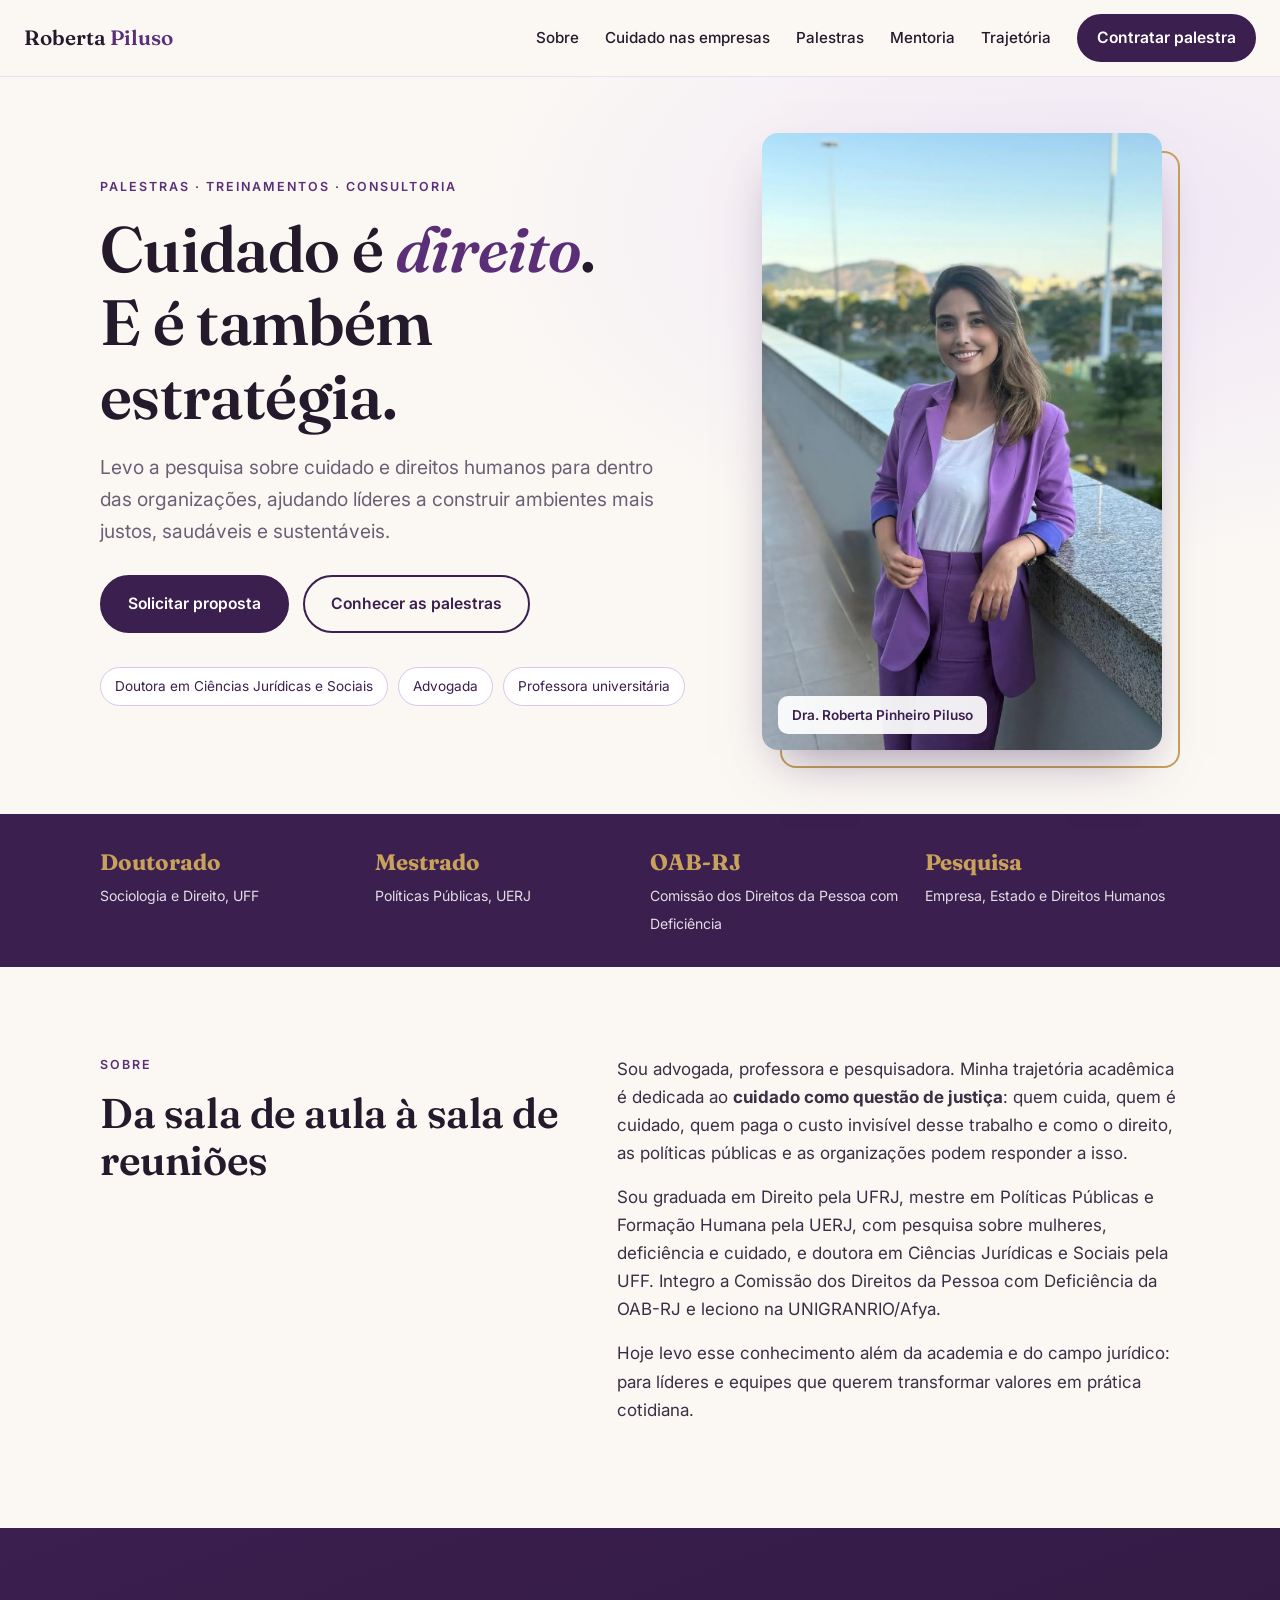
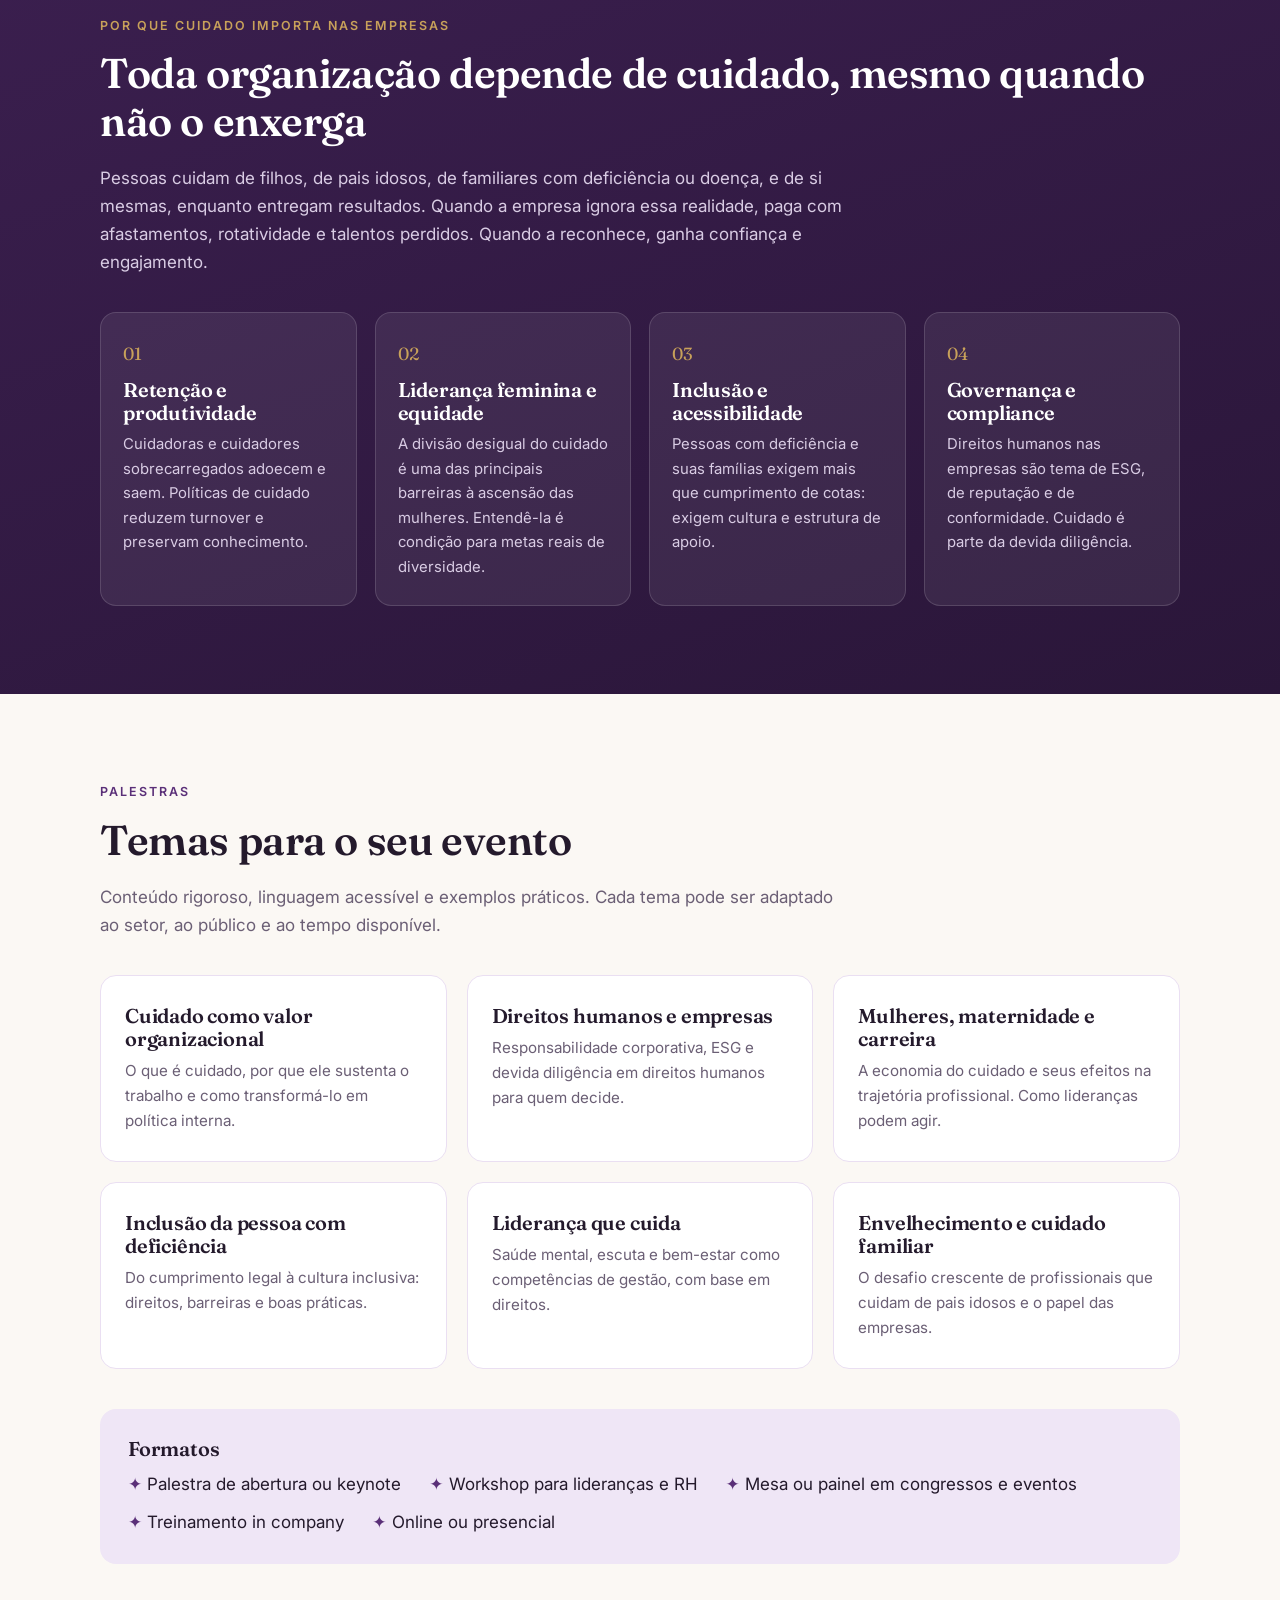
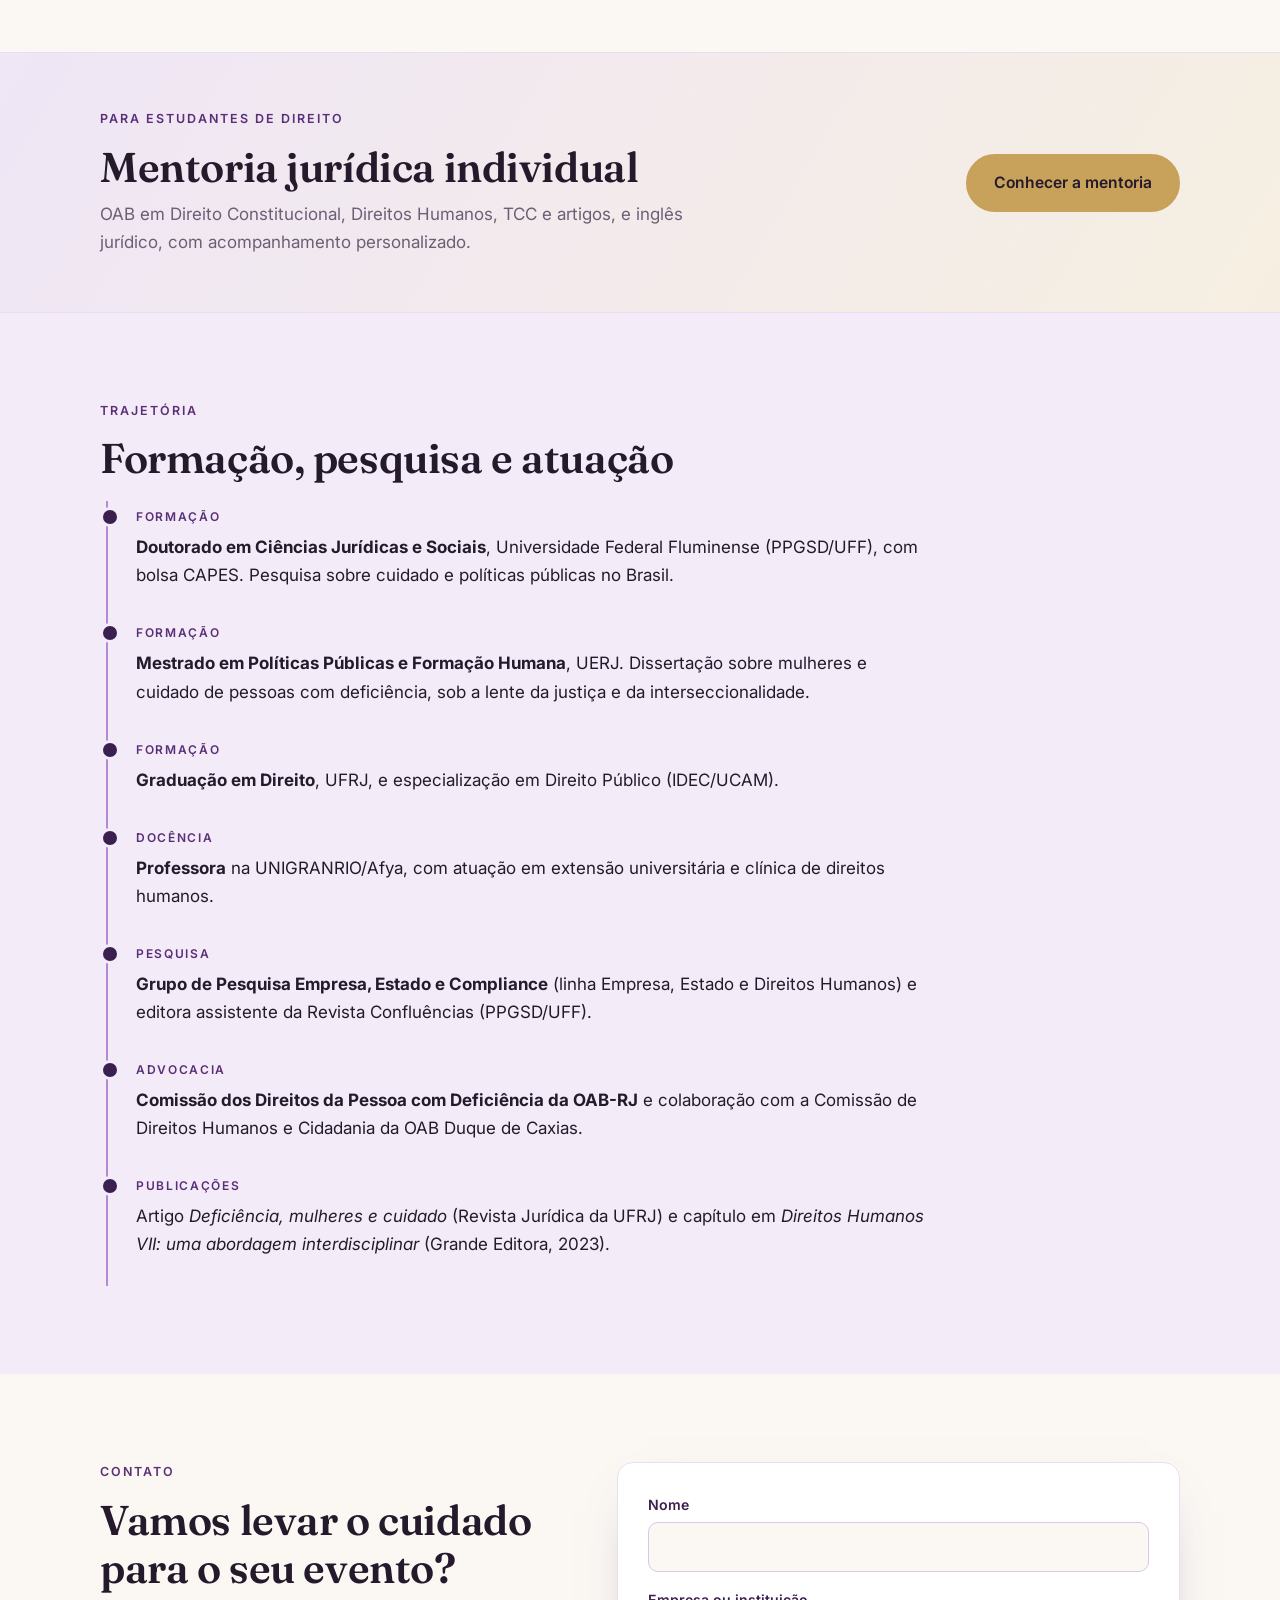
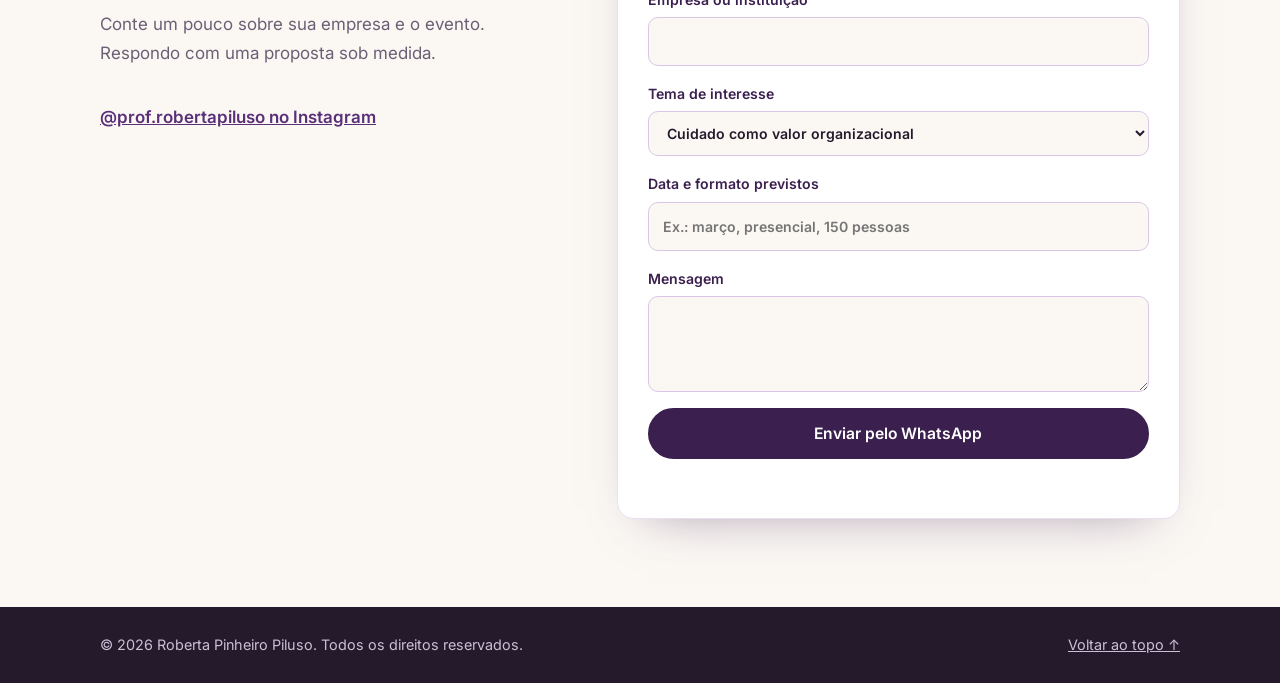
==== index.html @ 75309e2a "Site Roberta Piluso: palestras e mentoria juridica Co-Authored-By: Claude Sonnet 5.5 <noreply@anthro" ====
<!doctype html>
<html lang="pt-BR">
<head>
<meta charset="utf-8">
<meta name="viewport" content="width=device-width, initial-scale=1">
<title>Roberta Piluso | Palestras sobre Cuidado e Direitos Humanos</title>
<meta name="description" content="Roberta Pinheiro Piluso, doutora em Ciências Jurídicas e Sociais, advogada e professora. Palestras e treinamentos sobre cuidado e direitos humanos para líderes e empresas.">
<meta property="og:title" content="Roberta Piluso | Cuidado e Direitos Humanos para Líderes">
<meta property="og:description" content="Palestras para líderes empresariais sobre cuidado, diversidade, inclusão e direitos humanos nas organizações.">
<meta property="og:image" content="img/roberta.png">
<link rel="preconnect" href="https://fonts.googleapis.com">
<link rel="preconnect" href="https://fonts.gstatic.com" crossorigin>
<link href="https://fonts.googleapis.com/css2?family=Fraunces:ital,opsz,wght@0,9..144,400;0,9..144,600;1,9..144,400&family=Inter:wght@400;500;600&display=swap" rel="stylesheet">
<link rel="stylesheet" href="style.css">
</head>
<body>

<header class="nav" id="top">
  <a class="brand" href="#top">Roberta <span>Piluso</span></a>
  <button class="burger" aria-label="Abrir menu" aria-expanded="false"><span></span><span></span></button>
  <nav id="menu">
    <a href="#sobre">Sobre</a>
    <a href="#empresas">Cuidado nas empresas</a>
    <a href="#palestras">Palestras</a>
    <a href="mentoria.html">Mentoria</a>
    <a href="#trajetoria">Trajetória</a>
    <a class="btn btn-sm" href="#contato">Contratar palestra</a>
  </nav>
</header>

<main>
<section class="hero">
  <div class="wrap hero-grid">
    <div class="hero-text">
      <p class="eyebrow">Palestras · Treinamentos · Consultoria</p>
      <h1>Cuidado é <em>direito</em>.<br>E é também estratégia.</h1>
      <p class="lead">Levo a pesquisa sobre cuidado e direitos humanos para dentro das organizações, ajudando líderes a construir ambientes mais justos, saudáveis e sustentáveis.</p>
      <div class="cta">
        <a class="btn" href="#contato">Solicitar proposta</a>
        <a class="btn btn-ghost" href="#palestras">Conhecer as palestras</a>
      </div>
      <ul class="badges">
        <li>Doutora em Ciências Jurídicas e Sociais</li>
        <li>Advogada</li>
        <li>Professora universitária</li>
      </ul>
    </div>
    <figure class="hero-photo">
      <img src="img/roberta.png" alt="Roberta Piluso sorrindo, de blazer lilás, em uma varanda com vista para a cidade" width="514" height="793">
      <figcaption>Dra. Roberta Pinheiro Piluso</figcaption>
    </figure>
  </div>
</section>

<section class="stats">
  <div class="wrap stats-grid">
    <div><strong>Doutorado</strong><span>Sociologia e Direito, UFF</span></div>
    <div><strong>Mestrado</strong><span>Políticas Públicas, UERJ</span></div>
    <div><strong>OAB-RJ</strong><span>Comissão dos Direitos da Pessoa com Deficiência</span></div>
    <div><strong>Pesquisa</strong><span>Empresa, Estado e Direitos Humanos</span></div>
  </div>
</section>

<section class="section" id="sobre">
  <div class="wrap two-col">
    <div>
      <p class="eyebrow">Sobre</p>
      <h2>Da sala de aula à sala de reuniões</h2>
    </div>
    <div class="prose">
      <p>Sou advogada, professora e pesquisadora. Minha trajetória acadêmica é dedicada ao <strong>cuidado como questão de justiça</strong>: quem cuida, quem é cuidado, quem paga o custo invisível desse trabalho e como o direito, as políticas públicas e as organizações podem responder a isso.</p>
      <p>Sou graduada em Direito pela UFRJ, mestre em Políticas Públicas e Formação Humana pela UERJ, com pesquisa sobre mulheres, deficiência e cuidado, e doutora em Ciências Jurídicas e Sociais pela UFF. Integro a Comissão dos Direitos da Pessoa com Deficiência da OAB-RJ e leciono na UNIGRANRIO/Afya.</p>
      <p>Hoje levo esse conhecimento além da academia e do campo jurídico: para líderes e equipes que querem transformar valores em prática cotidiana.</p>
    </div>
  </div>
</section>

<section class="section dark" id="empresas">
  <div class="wrap">
    <p class="eyebrow">Por que cuidado importa nas empresas</p>
    <h2>Toda organização depende de cuidado, mesmo quando não o enxerga</h2>
    <p class="intro">Pessoas cuidam de filhos, de pais idosos, de familiares com deficiência ou doença, e de si mesmas, enquanto entregam resultados. Quando a empresa ignora essa realidade, paga com afastamentos, rotatividade e talentos perdidos. Quando a reconhece, ganha confiança e engajamento.</p>
    <div class="cards">
      <article class="card">
        <span class="num">01</span>
        <h3>Retenção e produtividade</h3>
        <p>Cuidadoras e cuidadores sobrecarregados adoecem e saem. Políticas de cuidado reduzem turnover e preservam conhecimento.</p>
      </article>
      <article class="card">
        <span class="num">02</span>
        <h3>Liderança feminina e equidade</h3>
        <p>A divisão desigual do cuidado é uma das principais barreiras à ascensão das mulheres. Entendê-la é condição para metas reais de diversidade.</p>
      </article>
      <article class="card">
        <span class="num">03</span>
        <h3>Inclusão e acessibilidade</h3>
        <p>Pessoas com deficiência e suas famílias exigem mais que cumprimento de cotas: exigem cultura e estrutura de apoio.</p>
      </article>
      <article class="card">
        <span class="num">04</span>
        <h3>Governança e compliance</h3>
        <p>Direitos humanos nas empresas são tema de ESG, de reputação e de conformidade. Cuidado é parte da devida diligência.</p>
      </article>
    </div>
  </div>
</section>

<section class="section" id="palestras">
  <div class="wrap">
    <p class="eyebrow">Palestras</p>
    <h2>Temas para o seu evento</h2>
    <p class="intro">Conteúdo rigoroso, linguagem acessível e exemplos práticos. Cada tema pode ser adaptado ao setor, ao público e ao tempo disponível.</p>
    <div class="talks">
      <article class="talk">
        <h3>Cuidado como valor organizacional</h3>
        <p>O que é cuidado, por que ele sustenta o trabalho e como transformá-lo em política interna.</p>
      </article>
      <article class="talk">
        <h3>Direitos humanos e empresas</h3>
        <p>Responsabilidade corporativa, ESG e devida diligência em direitos humanos para quem decide.</p>
      </article>
      <article class="talk">
        <h3>Mulheres, maternidade e carreira</h3>
        <p>A economia do cuidado e seus efeitos na trajetória profissional. Como lideranças podem agir.</p>
      </article>
      <article class="talk">
        <h3>Inclusão da pessoa com deficiência</h3>
        <p>Do cumprimento legal à cultura inclusiva: direitos, barreiras e boas práticas.</p>
      </article>
      <article class="talk">
        <h3>Liderança que cuida</h3>
        <p>Saúde mental, escuta e bem-estar como competências de gestão, com base em direitos.</p>
      </article>
      <article class="talk">
        <h3>Envelhecimento e cuidado familiar</h3>
        <p>O desafio crescente de profissionais que cuidam de pais idosos e o papel das empresas.</p>
      </article>
    </div>
    <div class="formats">
      <h3>Formatos</h3>
      <ul>
        <li>Palestra de abertura ou keynote</li>
        <li>Workshop para lideranças e RH</li>
        <li>Mesa ou painel em congressos e eventos</li>
        <li>Treinamento in company</li>
        <li>Online ou presencial</li>
      </ul>
    </div>
  </div>
</section>

<section class="teaser" id="mentoria">
  <div class="wrap teaser-in">
    <div>
      <p class="eyebrow">Para estudantes de Direito</p>
      <h2>Mentoria jurídica individual</h2>
      <p>OAB em Direito Constitucional, Direitos Humanos, TCC e artigos, e inglês jurídico, com acompanhamento personalizado.</p>
    </div>
    <a class="btn btn-gold" href="mentoria.html">Conhecer a mentoria</a>
  </div>
</section>

<section class="section tint" id="trajetoria">
  <div class="wrap">
    <p class="eyebrow">Trajetória</p>
    <h2>Formação, pesquisa e atuação</h2>
    <div class="timeline">
      <div class="tl-item"><span>Formação</span><p><strong>Doutorado em Ciências Jurídicas e Sociais</strong>, Universidade Federal Fluminense (PPGSD/UFF), com bolsa CAPES. Pesquisa sobre cuidado e políticas públicas no Brasil.</p></div>
      <div class="tl-item"><span>Formação</span><p><strong>Mestrado em Políticas Públicas e Formação Humana</strong>, UERJ. Dissertação sobre mulheres e cuidado de pessoas com deficiência, sob a lente da justiça e da interseccionalidade.</p></div>
      <div class="tl-item"><span>Formação</span><p><strong>Graduação em Direito</strong>, UFRJ, e especialização em Direito Público (IDEC/UCAM).</p></div>
      <div class="tl-item"><span>Docência</span><p><strong>Professora</strong> na UNIGRANRIO/Afya, com atuação em extensão universitária e clínica de direitos humanos.</p></div>
      <div class="tl-item"><span>Pesquisa</span><p><strong>Grupo de Pesquisa Empresa, Estado e Compliance</strong> (linha Empresa, Estado e Direitos Humanos) e editora assistente da Revista Confluências (PPGSD/UFF).</p></div>
      <div class="tl-item"><span>Advocacia</span><p><strong>Comissão dos Direitos da Pessoa com Deficiência da OAB-RJ</strong> e colaboração com a Comissão de Direitos Humanos e Cidadania da OAB Duque de Caxias.</p></div>
      <div class="tl-item"><span>Publicações</span><p>Artigo <em>Deficiência, mulheres e cuidado</em> (Revista Jurídica da UFRJ) e capítulo em <em>Direitos Humanos VII: uma abordagem interdisciplinar</em> (Grande Editora, 2023).</p></div>
    </div>
  </div>
</section>

<section class="section contact" id="contato">
  <div class="wrap two-col">
    <div>
      <p class="eyebrow">Contato</p>
      <h2>Vamos levar o cuidado para o seu evento?</h2>
      <p class="intro">Conte um pouco sobre sua empresa e o evento. Respondo com uma proposta sob medida.</p>
      <p class="social"><a href="https://www.instagram.com/prof.robertapiluso/" target="_blank" rel="noopener">@prof.robertapiluso no Instagram</a></p>
    </div>
    <form id="form" data-intro="Olá, Roberta! Tenho interesse em uma palestra para minha empresa." novalidate>
      <label>Nome<input name="nome" required autocomplete="name"></label>
      <label>Empresa ou instituição<input name="empresa" autocomplete="organization"></label>
      <label>Tema de interesse
        <select name="tema">
          <option>Cuidado como valor organizacional</option>
          <option>Direitos humanos e empresas</option>
          <option>Mulheres, maternidade e carreira</option>
          <option>Inclusão da pessoa com deficiência</option>
          <option>Liderança que cuida</option>
          <option>Envelhecimento e cuidado familiar</option>
          <option>Outro / sob medida</option>
        </select>
      </label>
      <label>Data e formato previstos<input name="data" placeholder="Ex.: março, presencial, 150 pessoas"></label>
      <label>Mensagem<textarea name="msg" rows="3"></textarea></label>
      <button class="btn" type="submit">Enviar pelo WhatsApp</button>
      <p class="hint" id="hint"></p>
    </form>
  </div>
</section>
</main>

<footer>
  <div class="wrap foot">
    <span>© <span id="y"></span> Roberta Pinheiro Piluso. Todos os direitos reservados.</span>
    <a href="#top">Voltar ao topo ↑</a>
  </div>
</footer>

<script src="script.js"></script>
</body>
</html>
---- style.css ----
:root{
  --plum:#3b1f4f; --plum-2:#5a2f78; --lilac:#b48ad6; --lilac-soft:#efe6f6;
  --cream:#fbf8f4; --ink:#241a2c; --muted:#6b5f75; --gold:#c8a15a;
  --radius:16px;
}
*{box-sizing:border-box;margin:0;padding:0}
html{scroll-behavior:smooth;scroll-padding-top:72px}
body{font-family:Inter,system-ui,sans-serif;color:var(--ink);background:var(--cream);line-height:1.65;font-size:17px}
img{max-width:100%;display:block}
a{color:inherit}
.wrap{max-width:1120px;margin:0 auto;padding:0 20px}
h1,h2,h3{font-family:Fraunces,Georgia,serif;font-weight:600;line-height:1.15;letter-spacing:-.01em}
h1{font-size:clamp(2.3rem,5.5vw,4rem)}
h1 em,h2 em{font-style:italic;color:var(--plum-2)}
h2{font-size:clamp(1.8rem,3.5vw,2.6rem);margin-bottom:18px}
h3{font-size:1.25rem;margin-bottom:8px}
.eyebrow{font-size:.78rem;letter-spacing:.16em;text-transform:uppercase;font-weight:600;color:var(--plum-2);margin-bottom:14px}
.lead{font-size:1.2rem;color:var(--muted);max-width:34em;margin:20px 0 28px}
.intro{color:var(--muted);max-width:44em;margin-bottom:36px}

/* nav */
.nav{position:sticky;top:0;z-index:20;display:flex;justify-content:space-between;align-items:center;padding:14px 24px;background:rgba(251,248,244,.92);backdrop-filter:blur(10px);border-bottom:1px solid #eadff2}
.brand{font-family:Fraunces,serif;font-size:1.3rem;font-weight:600;text-decoration:none}
.brand span{color:var(--plum-2)}
nav{display:flex;gap:26px;align-items:center}
nav a{text-decoration:none;font-size:.95rem;font-weight:500;white-space:nowrap}
nav a:not(.btn):hover{color:var(--plum-2)}
.burger{display:none;background:none;border:0;width:40px;height:40px;cursor:pointer}
.burger span{display:block;height:2px;background:var(--ink);margin:7px 8px;transition:.2s}

/* buttons */
.btn{display:inline-block;background:var(--plum);color:#fff;padding:14px 26px;border-radius:999px;font-weight:600;font-size:.98rem;text-decoration:none;border:2px solid var(--plum);cursor:pointer;font-family:inherit;transition:.2s}
.btn:hover{background:var(--plum-2);border-color:var(--plum-2);transform:translateY(-1px)}
.btn-ghost{background:transparent;color:var(--plum)}
.btn-ghost:hover{color:#fff}
.btn-sm{padding:9px 18px;color:#fff!important}
.cta{display:flex;gap:14px;flex-wrap:wrap}

/* hero */
.hero{padding:56px 0 64px;background:radial-gradient(900px 500px at 85% 20%,var(--lilac-soft),transparent 70%)}
.hero-grid{display:grid;grid-template-columns:1.15fr .85fr;gap:56px;align-items:center}
.badges{list-style:none;display:flex;flex-wrap:wrap;gap:10px;margin-top:34px}
.badges li{font-size:.85rem;padding:7px 14px;border:1px solid #d9c6e8;border-radius:999px;background:#fff;color:var(--plum)}
.hero-photo{position:relative;justify-self:center;max-width:400px}
.hero-photo::before{content:"";position:absolute;inset:18px -18px -18px 18px;border:2px solid var(--gold);border-radius:var(--radius);z-index:0}
.hero-photo img{position:relative;z-index:1;border-radius:var(--radius);box-shadow:0 24px 50px -20px rgba(59,31,79,.5);width:100%;height:auto}
.hero-photo figcaption{position:absolute;z-index:2;left:16px;bottom:16px;background:rgba(255,255,255,.92);padding:8px 14px;border-radius:10px;font-size:.85rem;font-weight:600;color:var(--plum)}

/* stats */
.stats{background:var(--plum);color:#fff}
.stats-grid{display:grid;grid-template-columns:repeat(4,1fr);gap:20px;padding-top:30px;padding-bottom:30px}
.stats strong{display:block;font-family:Fraunces,serif;font-size:1.4rem;color:var(--gold)}
.stats span{font-size:.88rem;opacity:.85}

/* sections */
.section{padding:88px 0}
.two-col{display:grid;grid-template-columns:.9fr 1.1fr;gap:56px;align-items:start}
.prose p{margin-bottom:16px;color:#3a2f44}
.dark{background:linear-gradient(160deg,var(--plum),#2a1639);color:#fff}
.dark .eyebrow{color:var(--gold)}
.dark .intro{color:#d9cce4}
.cards{display:grid;grid-template-columns:repeat(4,1fr);gap:18px}
.card{background:rgba(255,255,255,.07);border:1px solid rgba(255,255,255,.14);border-radius:var(--radius);padding:26px 22px}
.card .num{font-family:Fraunces,serif;color:var(--gold);font-size:1.1rem;display:block;margin-bottom:10px}
.card p{font-size:.93rem;color:#d9cce4}

.talks{display:grid;grid-template-columns:repeat(3,1fr);gap:20px}
.talk{background:#fff;border:1px solid #eadff2;border-radius:var(--radius);padding:28px 24px;transition:.2s}
.talk:hover{transform:translateY(-4px);box-shadow:0 18px 40px -22px rgba(59,31,79,.5);border-color:var(--lilac)}
.talk p{color:var(--muted);font-size:.95rem}
.formats{margin-top:40px;padding:28px;background:var(--lilac-soft);border-radius:var(--radius)}
.formats ul{list-style:none;display:flex;flex-wrap:wrap;gap:10px 28px;margin-top:10px}
.formats li::before{content:"✦ ";color:var(--plum-2)}




.tint{background:#f3ecf8}
.timeline{display:grid;gap:0;max-width:820px;border-left:2px solid var(--lilac);margin-left:6px}
.tl-item{padding:0 0 28px 28px;position:relative}
.tl-item::before{content:"";position:absolute;left:-8px;top:6px;width:14px;height:14px;border-radius:50%;background:var(--plum);border:3px solid #f3ecf8}
.tl-item span{font-size:.75rem;letter-spacing:.14em;text-transform:uppercase;color:var(--plum-2);font-weight:600}
.tl-item p{margin-top:4px}

/* contact */
.contact{background:var(--cream)}
.social a{color:var(--plum-2);font-weight:600}
form{background:#fff;padding:30px;border-radius:var(--radius);border:1px solid #eadff2;box-shadow:0 20px 50px -30px rgba(59,31,79,.5);display:grid;gap:16px}
label{display:grid;gap:6px;font-size:.88rem;font-weight:600;color:var(--plum)}
input,select,textarea{font:inherit;padding:12px 14px;border:1px solid #d9c6e8;border-radius:10px;background:var(--cream);color:var(--ink)}
input:focus,select:focus,textarea:focus{outline:2px solid var(--lilac);border-color:var(--lilac)}
.hint{font-size:.85rem;color:#a02a2a;min-height:1em}

footer{background:var(--ink);color:#cbbfd6;padding:26px 0;font-size:.9rem}
.foot{display:flex;justify-content:space-between;flex-wrap:wrap;gap:10px}

@media(max-width:960px){
  .hero-grid,.two-col{grid-template-columns:1fr;gap:40px}
  .hero-photo{order:-1;max-width:320px}
  .cards{grid-template-columns:1fr 1fr}
  .talks{grid-template-columns:1fr 1fr}
  .stats-grid{grid-template-columns:1fr 1fr}
}
@media(max-width:1000px){
  body{font-size:16px}
  .burger{display:block}
  nav{position:absolute;top:100%;left:0;right:0;flex-direction:column;align-items:flex-start;gap:0;background:var(--cream);padding:8px 24px 20px;border-bottom:1px solid #eadff2;display:none}
  nav.open{display:flex}
  nav a{padding:12px 0;width:100%}
  nav .btn{text-align:center;margin-top:8px}
  .section{padding:60px 0}
  .cards,.talks,.mentor-list{grid-template-columns:1fr}
}

/* mentoria + teaser */
.btn-gold{background:var(--gold);border-color:var(--gold);color:var(--ink)}
.btn-gold:hover{background:#d8b472;border-color:#d8b472}
.teaser{background:linear-gradient(120deg,var(--lilac-soft),#f6efe1);padding:56px 0;border-top:1px solid #eadff2;border-bottom:1px solid #eadff2}
.teaser-in{display:flex;align-items:center;justify-content:space-between;gap:28px;flex-wrap:wrap}
.teaser h2{margin-bottom:8px}
.teaser p:not(.eyebrow){color:var(--muted);max-width:38em}
.areas4{grid-template-columns:repeat(2,1fr)}
.tag{display:inline-block;font-size:.72rem;letter-spacing:.12em;text-transform:uppercase;font-weight:600;color:var(--plum-2);background:var(--lilac-soft);padding:4px 10px;border-radius:999px;margin-bottom:12px}
.steps{grid-template-columns:repeat(3,1fr)}
.note{margin-top:28px;color:#d9cce4;font-size:.95rem}
.check{list-style:none;display:grid;gap:12px}
.check li{position:relative;padding:14px 18px 14px 48px;background:#fff;border:1px solid #eadff2;border-radius:12px}
.check li::before{content:"✓";position:absolute;left:18px;top:13px;color:var(--plum-2);font-weight:700}
.link{color:var(--plum-2);font-weight:600}
@media(max-width:960px){.areas4{grid-template-columns:1fr 1fr}.steps{grid-template-columns:1fr}}
@media(max-width:720px){.areas4{grid-template-columns:1fr}}
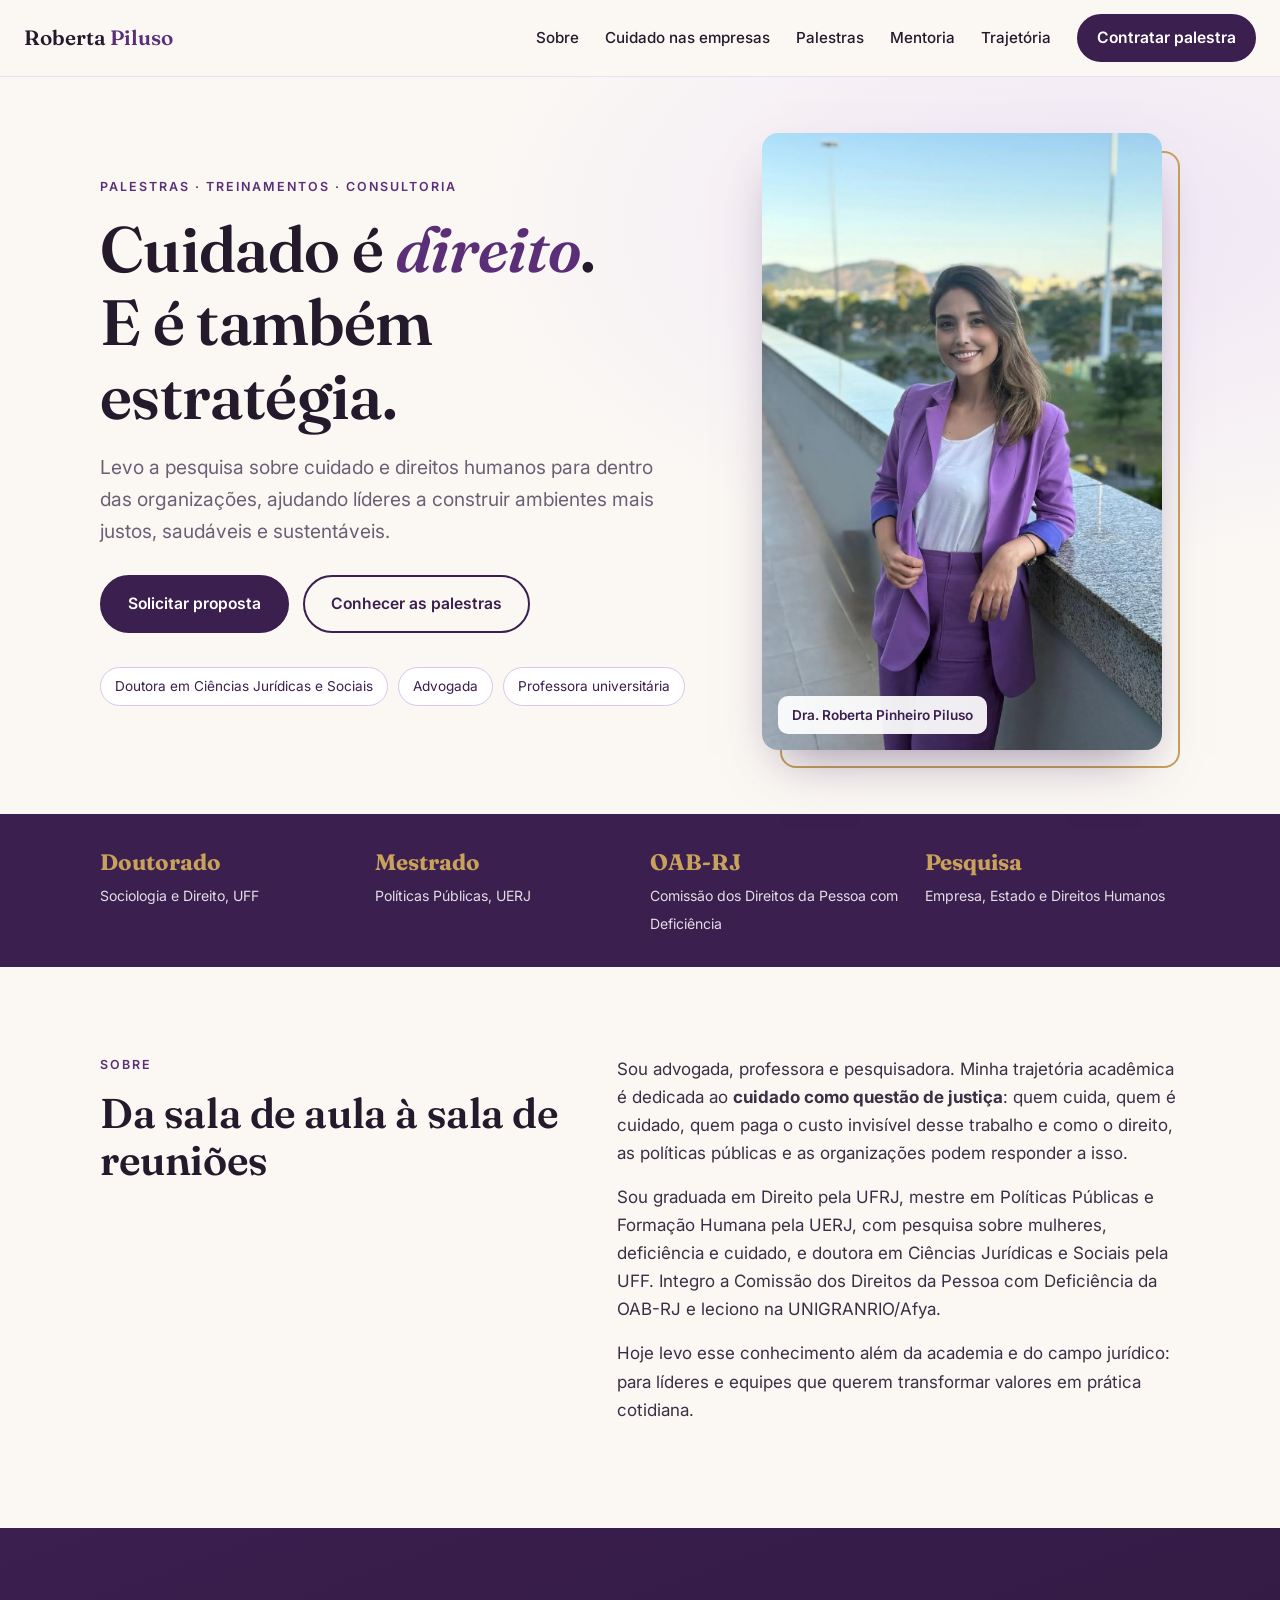
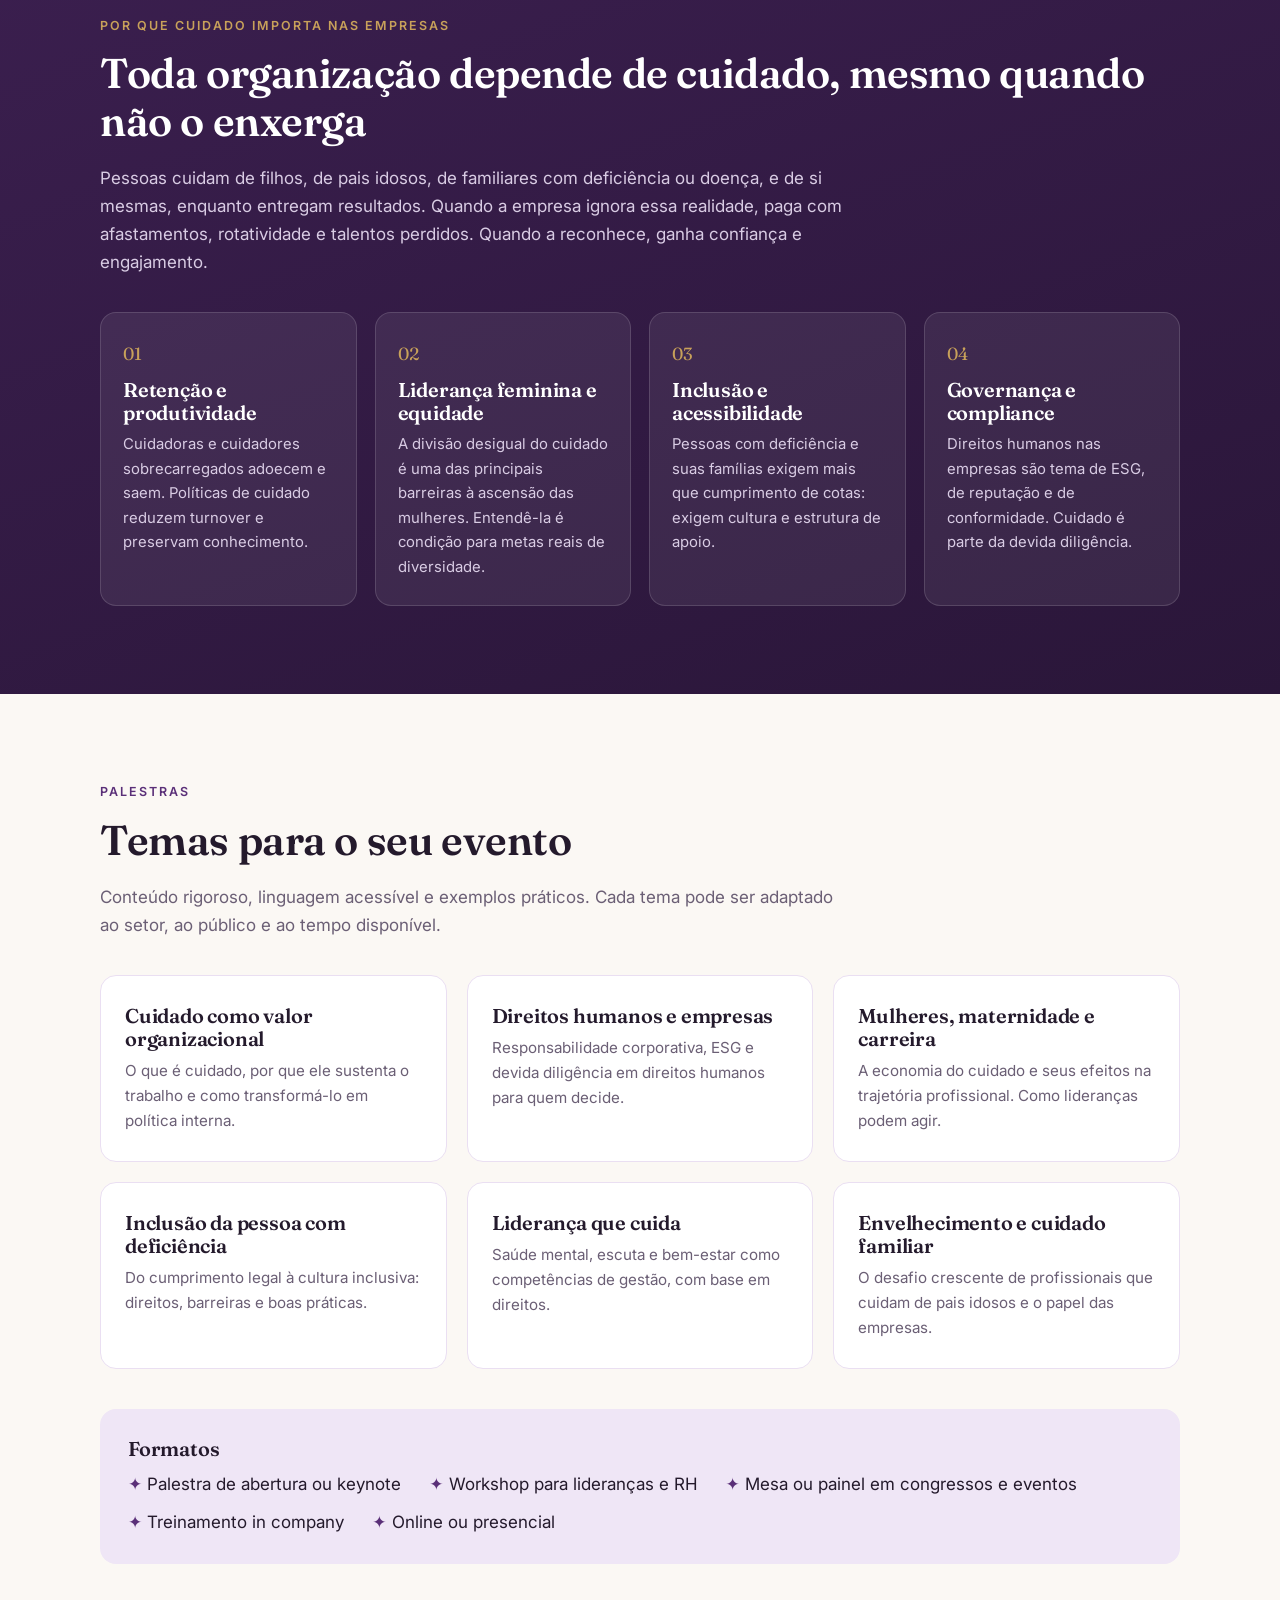
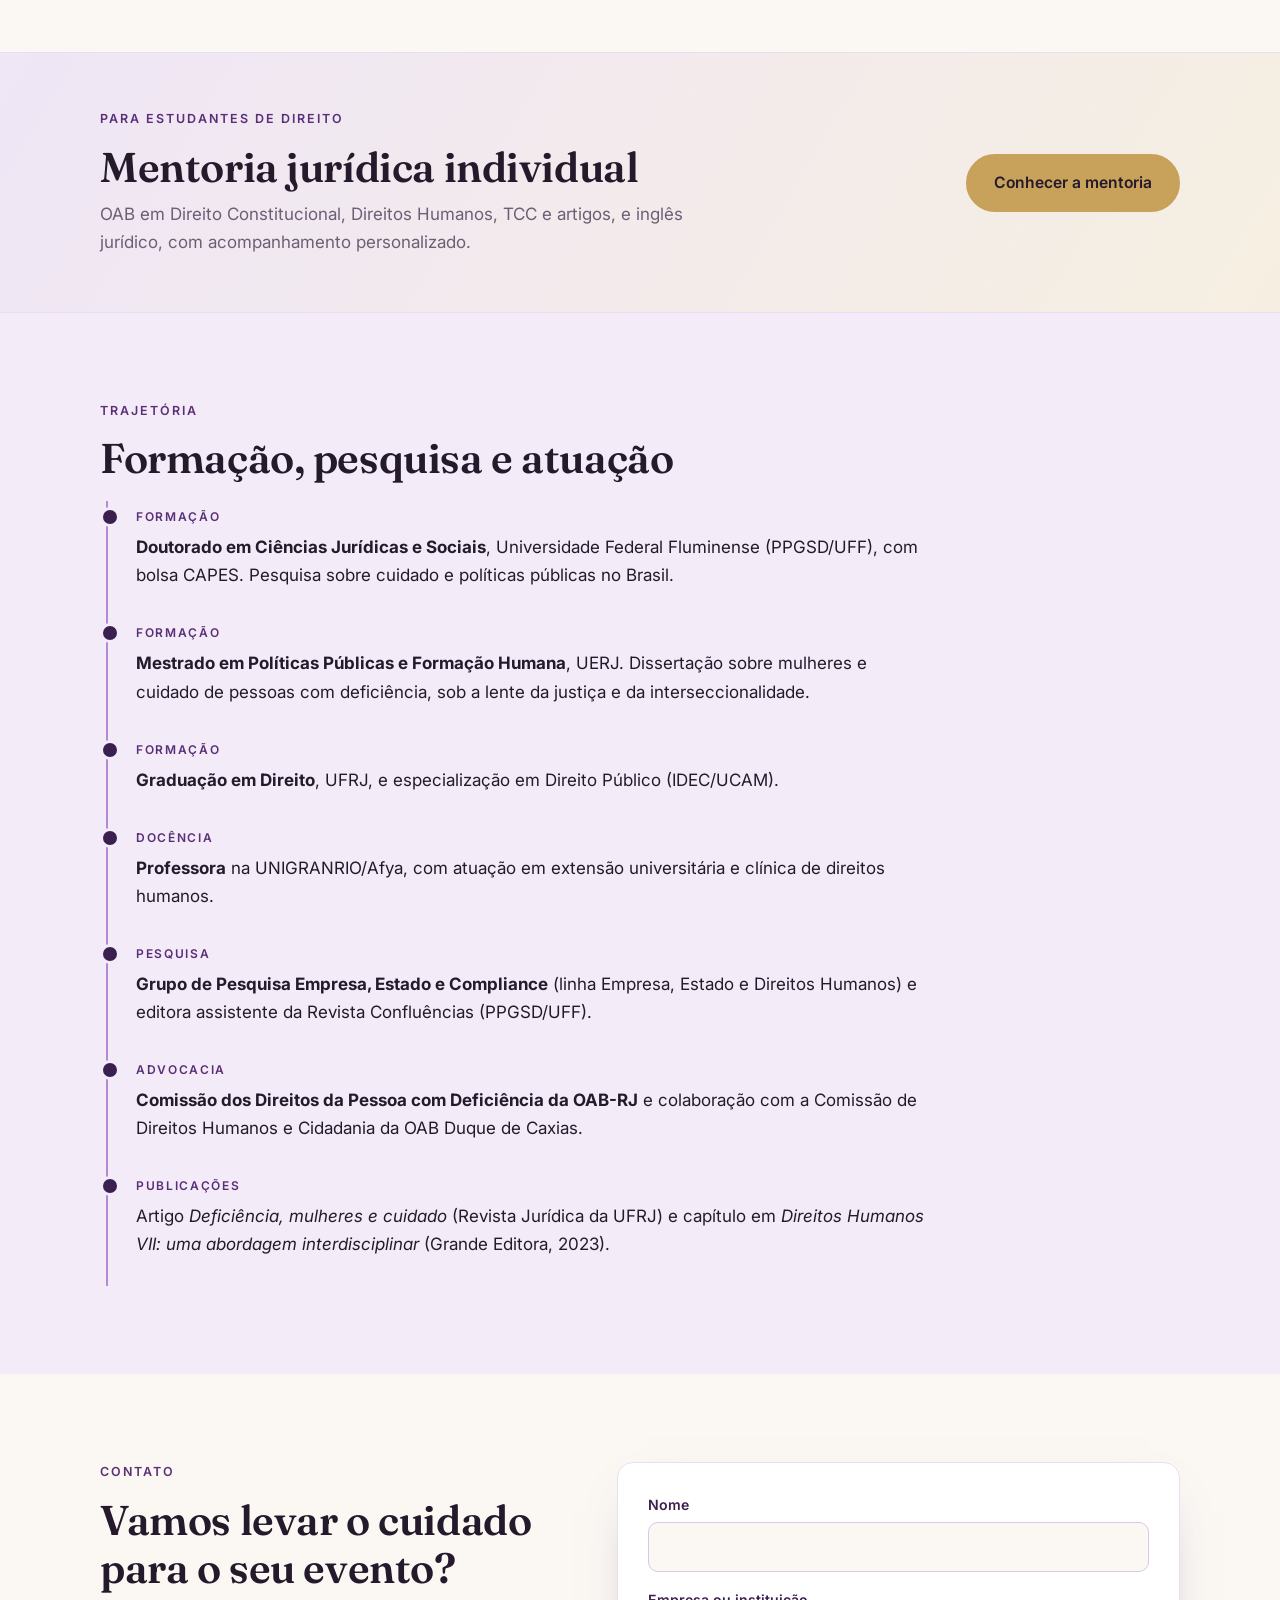
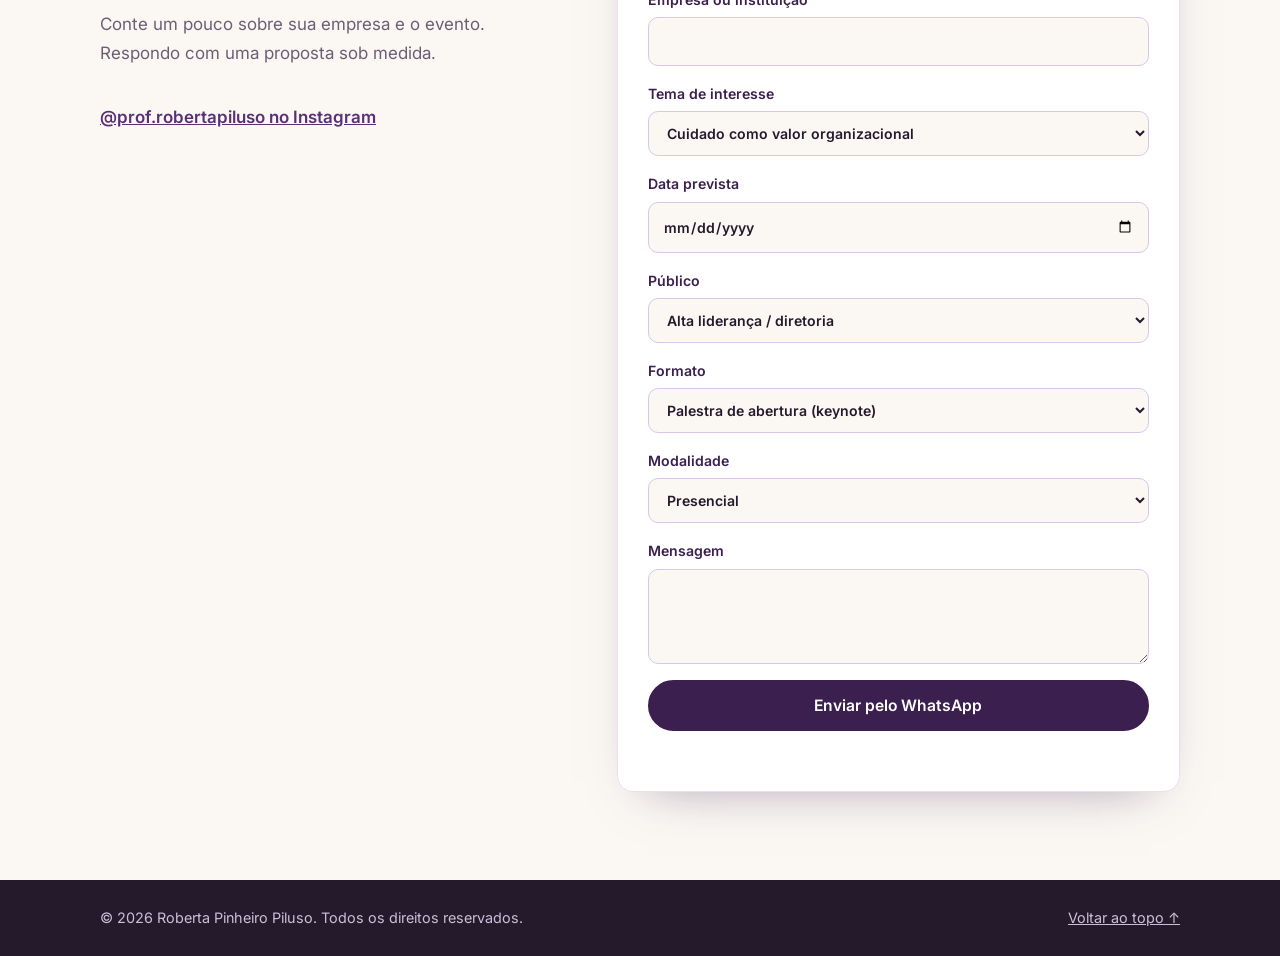
==== commit e8bf573a: "Formulario de palestra: data, publico, formato e modalidade separados Co-Authored-By: Claude Sonnet " ====
--- a/index.html
+++ b/index.html
@@ -8,6 +8,8 @@
 <meta property="og:title" content="Roberta Piluso | Cuidado e Direitos Humanos para Líderes">
 <meta property="og:description" content="Palestras para líderes empresariais sobre cuidado, diversidade, inclusão e direitos humanos nas organizações.">
 <meta property="og:image" content="img/roberta.png">
+<link rel="icon" href="favicon.svg" type="image/svg+xml">
+<meta name="theme-color" content="#3b1f4f">
 <link rel="preconnect" href="https://fonts.googleapis.com">
 <link rel="preconnect" href="https://fonts.gstatic.com" crossorigin>
 <link href="https://fonts.googleapis.com/css2?family=Fraunces:ital,opsz,wght@0,9..144,400;0,9..144,600;1,9..144,400&family=Inter:wght@400;500;600&display=swap" rel="stylesheet">
@@ -198,7 +200,33 @@
           <option>Outro / sob medida</option>
         </select>
       </label>
-      <label>Data e formato previstos<input name="data" placeholder="Ex.: março, presencial, 150 pessoas"></label>
+      <label>Data prevista<input type="date" name="data"></label>
+      <label>Público
+        <select name="publico">
+          <option>Alta liderança / diretoria</option>
+          <option>Gestores e lideranças intermediárias</option>
+          <option>RH, pessoas e cultura</option>
+          <option>Todos os colaboradores</option>
+          <option>Evento setorial / associação / congresso</option>
+          <option>Outro</option>
+        </select>
+      </label>
+      <label>Formato
+        <select name="formato">
+          <option>Palestra de abertura (keynote)</option>
+          <option>Workshop para lideranças</option>
+          <option>Mesa ou painel</option>
+          <option>Treinamento in company</option>
+          <option>Ainda não sei, quero uma sugestão</option>
+        </select>
+      </label>
+      <label>Modalidade
+        <select name="modalidade">
+          <option>Presencial</option>
+          <option>Online</option>
+          <option>Híbrido</option>
+        </select>
+      </label>
       <label>Mensagem<textarea name="msg" rows="3"></textarea></label>
       <button class="btn" type="submit">Enviar pelo WhatsApp</button>
       <p class="hint" id="hint"></p>
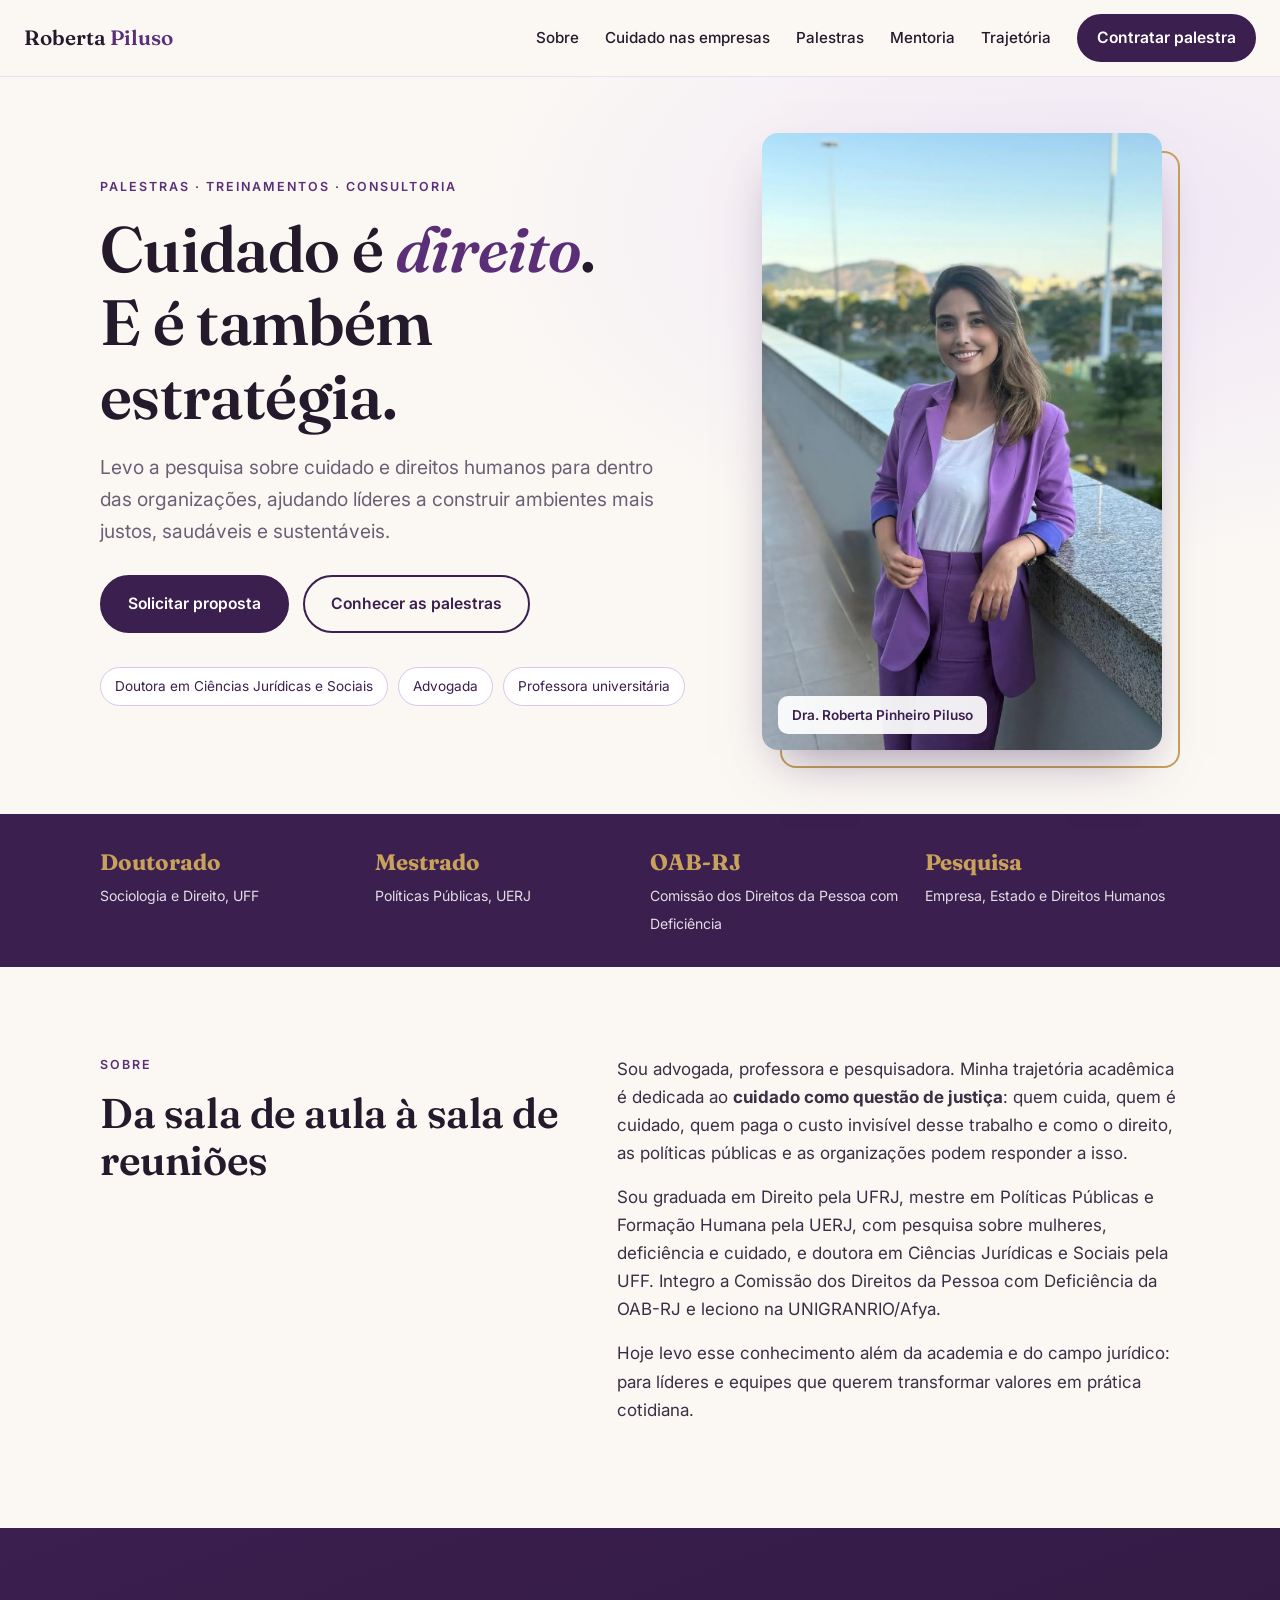
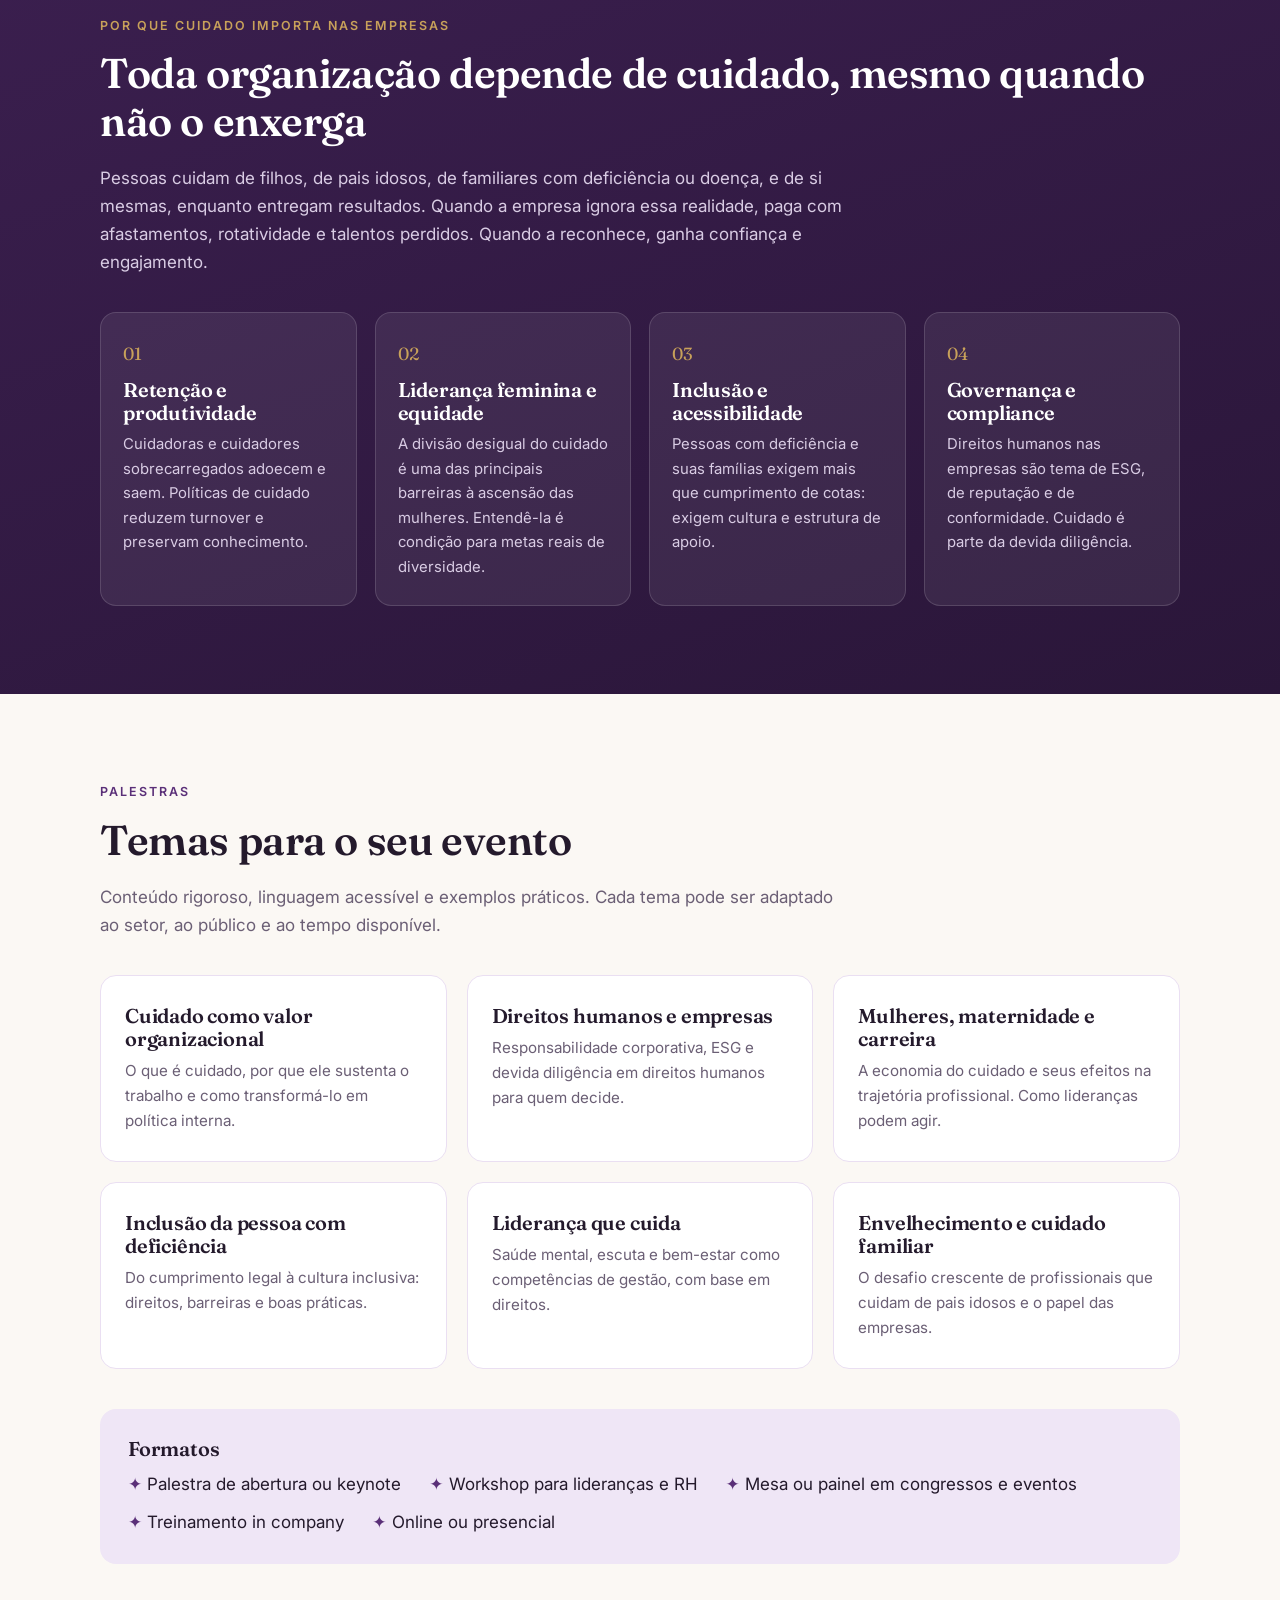
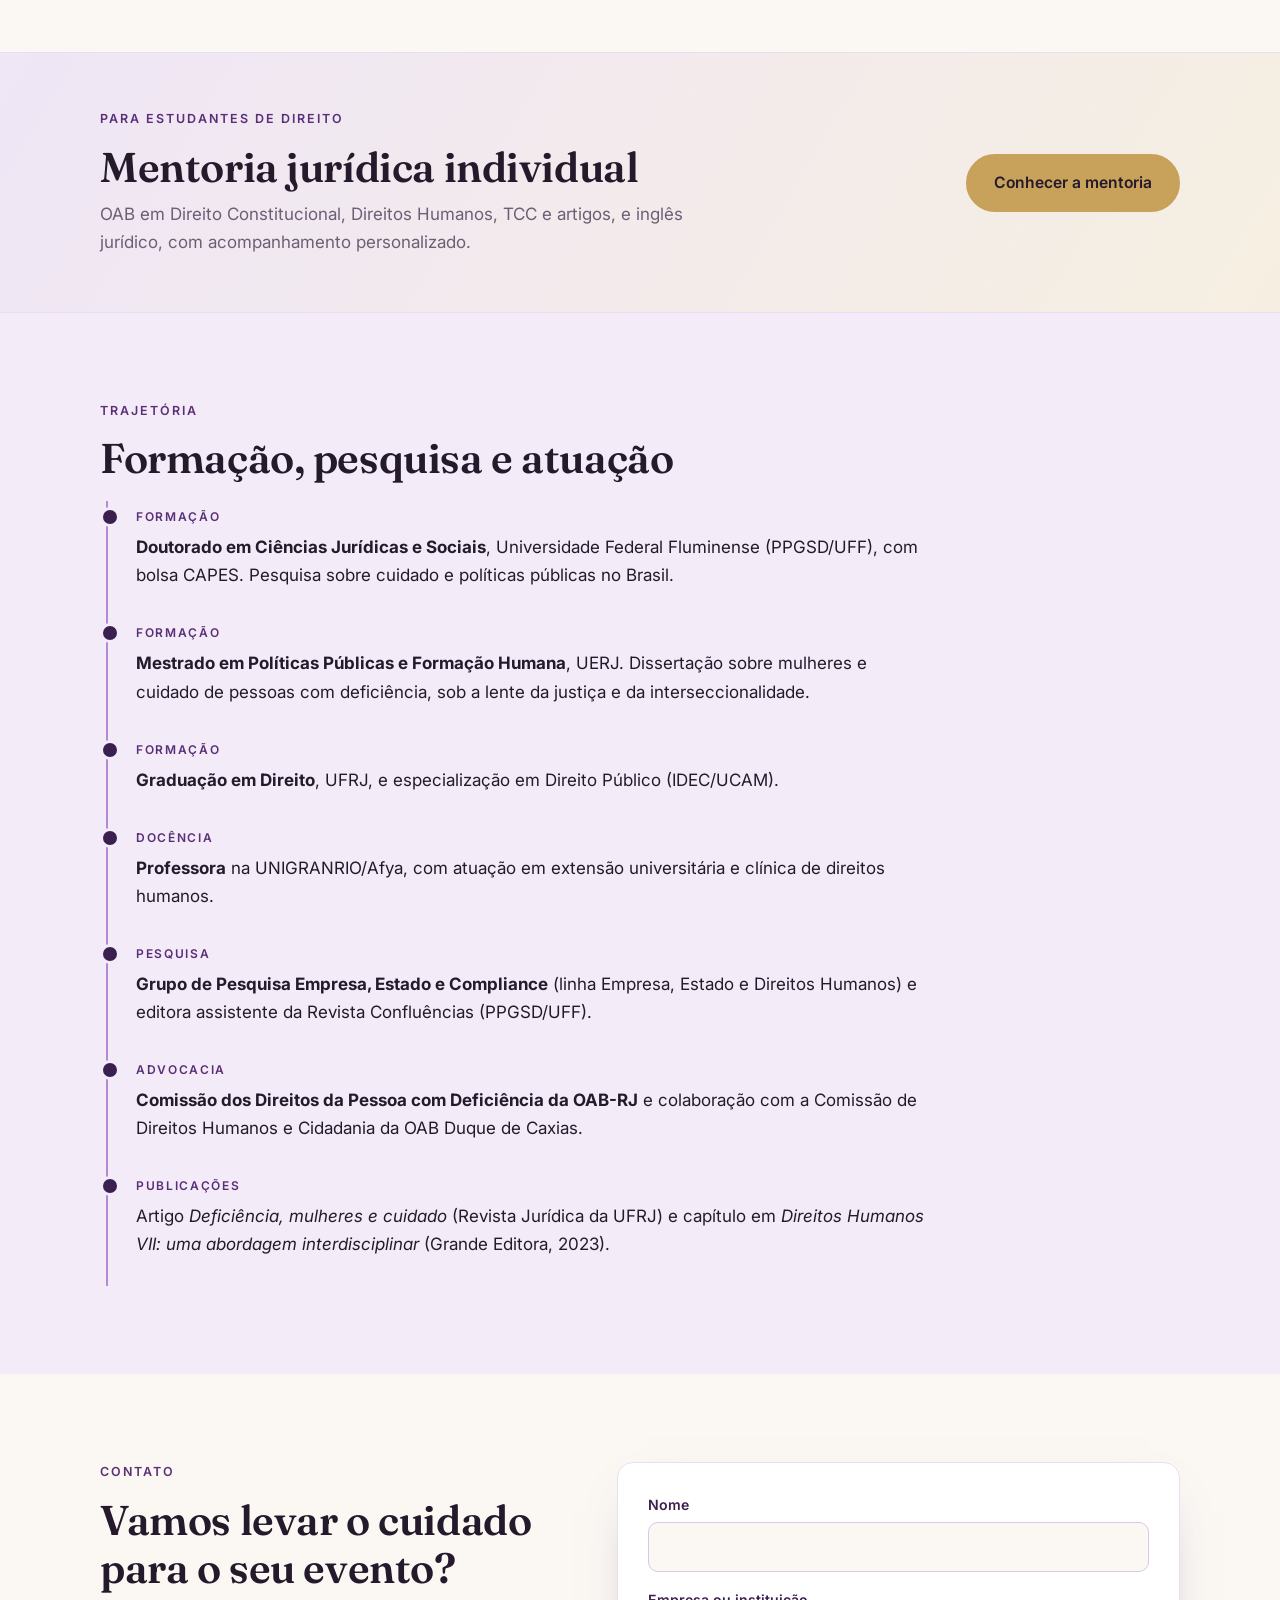
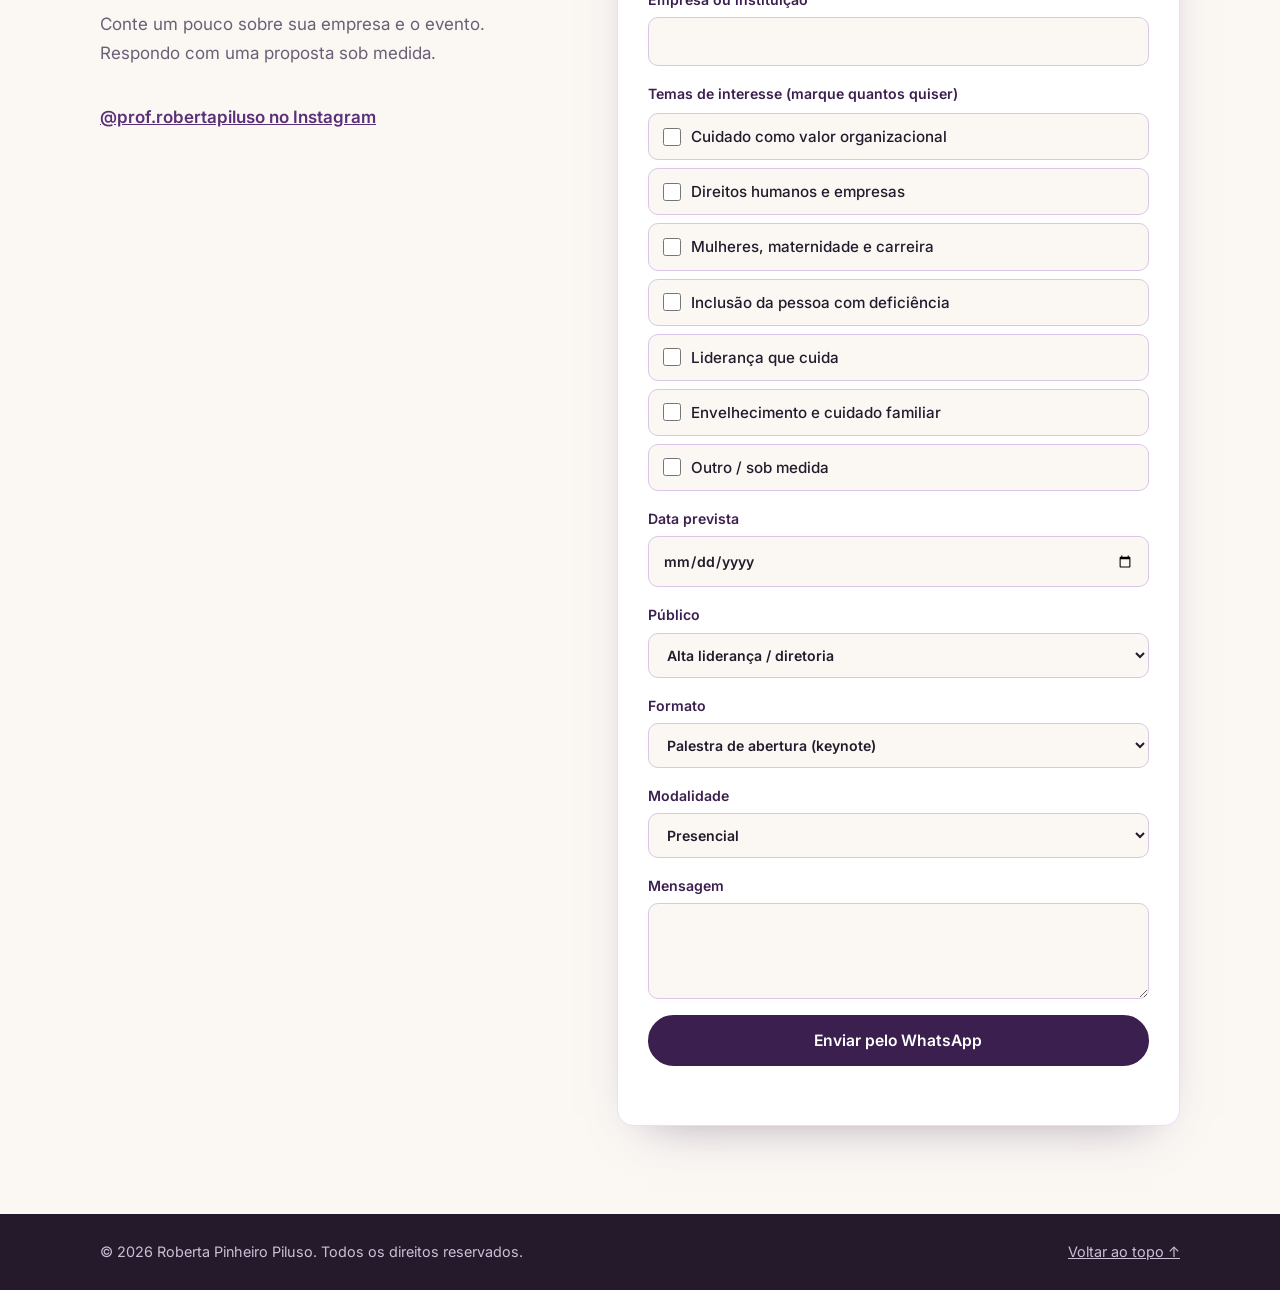
==== commit 97e9ad27: "Formularios: areas e temas de interesse em multipla selecao Co-Authored-By: Claude Sonnet 5.5 <norep" ====
--- a/index.html
+++ b/index.html
@@ -189,17 +189,16 @@
     <form id="form" data-intro="Olá, Roberta! Tenho interesse em uma palestra para minha empresa." novalidate>
       <label>Nome<input name="nome" required autocomplete="name"></label>
       <label>Empresa ou instituição<input name="empresa" autocomplete="organization"></label>
-      <label>Tema de interesse
-        <select name="tema">
-          <option>Cuidado como valor organizacional</option>
-          <option>Direitos humanos e empresas</option>
-          <option>Mulheres, maternidade e carreira</option>
-          <option>Inclusão da pessoa com deficiência</option>
-          <option>Liderança que cuida</option>
-          <option>Envelhecimento e cuidado familiar</option>
-          <option>Outro / sob medida</option>
-        </select>
-      </label>
+      <fieldset class="choices" data-required="1">
+        <legend>Temas de interesse (marque quantos quiser)</legend>
+        <label class="chk"><input type="checkbox" name="tema" value="Cuidado como valor organizacional"><span>Cuidado como valor organizacional</span></label>
+        <label class="chk"><input type="checkbox" name="tema" value="Direitos humanos e empresas"><span>Direitos humanos e empresas</span></label>
+        <label class="chk"><input type="checkbox" name="tema" value="Mulheres, maternidade e carreira"><span>Mulheres, maternidade e carreira</span></label>
+        <label class="chk"><input type="checkbox" name="tema" value="Inclusão da pessoa com deficiência"><span>Inclusão da pessoa com deficiência</span></label>
+        <label class="chk"><input type="checkbox" name="tema" value="Liderança que cuida"><span>Liderança que cuida</span></label>
+        <label class="chk"><input type="checkbox" name="tema" value="Envelhecimento e cuidado familiar"><span>Envelhecimento e cuidado familiar</span></label>
+        <label class="chk"><input type="checkbox" name="tema" value="Outro / sob medida"><span>Outro / sob medida</span></label>
+      </fieldset>
       <label>Data prevista<input type="date" name="data"></label>
       <label>Público
         <select name="publico">
--- a/style.css
+++ b/style.css
@@ -129,3 +129,10 @@
 .link{color:var(--plum-2);font-weight:600}
 @media(max-width:960px){.areas4{grid-template-columns:1fr 1fr}.steps{grid-template-columns:1fr}}
 @media(max-width:720px){.areas4{grid-template-columns:1fr}}
+
+/* multi-seleção */
+fieldset.choices{border:0;display:grid;gap:8px;min-width:0}
+fieldset.choices legend{font-size:.88rem;font-weight:600;color:var(--plum);margin-bottom:8px;padding:0}
+label.chk{display:flex;align-items:center;gap:10px;font-weight:500;color:var(--ink);font-size:.95rem;padding:10px 14px;border:1px solid #d9c6e8;border-radius:10px;background:var(--cream);cursor:pointer}
+label.chk:has(input:checked){border-color:var(--plum-2);background:var(--lilac-soft)}
+label.chk input{width:18px;height:18px;padding:0;accent-color:var(--plum-2);flex:none}
